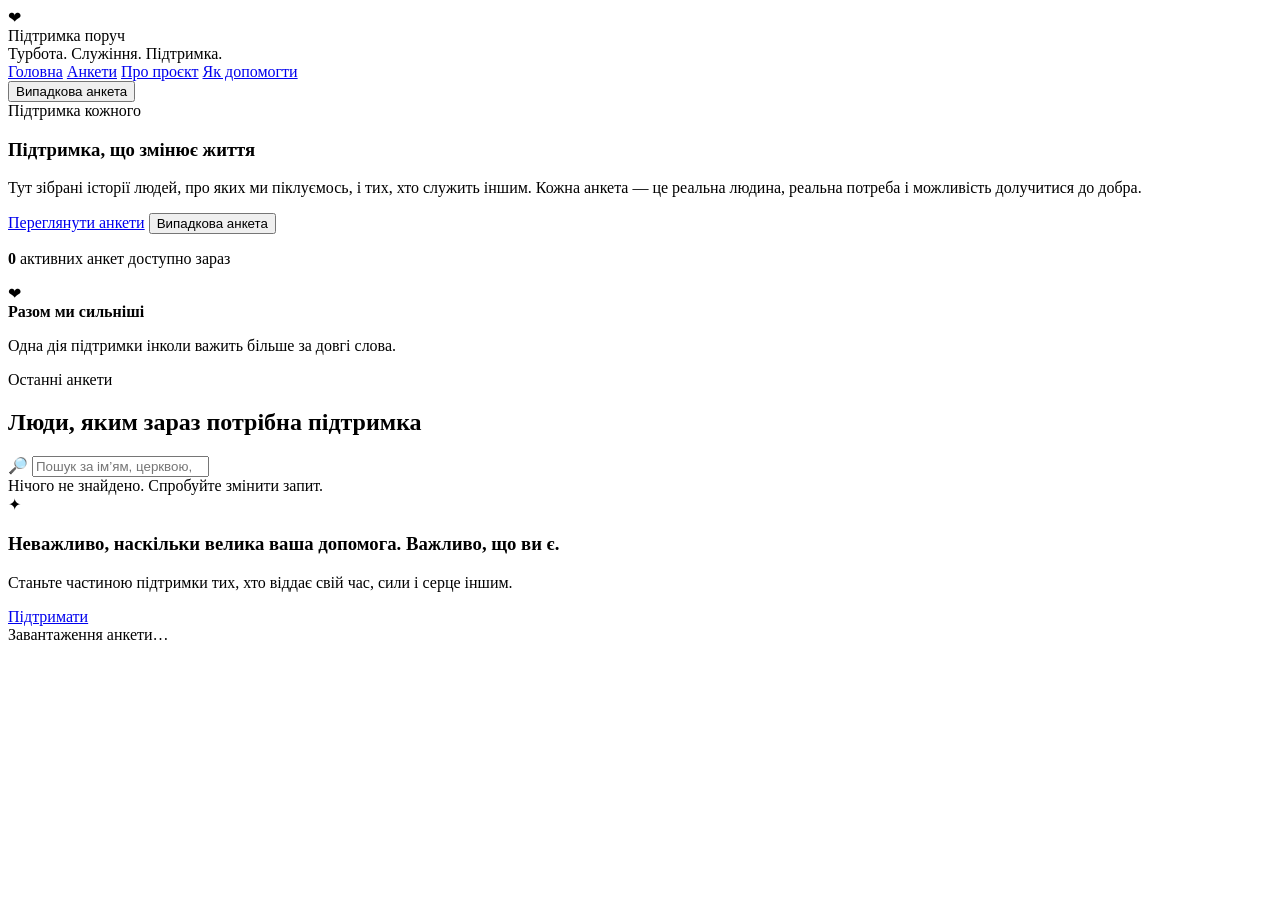
==== index.html @ af985a52 "Add initial HTML structure for support platform This file contains the HTML structure for the suppor" ====
<!DOCTYPE html>
<html lang="uk">
  <head>
    <meta charset="UTF-8" />
    <meta name="viewport" content="width=device-width, initial-scale=1.0" />
    <title>Підтримка поруч</title>
    <meta
      name="description"
      content="Платформа підтримки людей, про яких ми піклуємось, і спонсорства тих, хто віддає свій час на служіння іншим."
    />
    <link rel="preconnect" href="https://fonts.googleapis.com" />
    <link rel="preconnect" href="https://fonts.gstatic.com" crossorigin />
    <link
      href="https://fonts.googleapis.com/css2?family=Inter:wght@400;500;600;700;800&display=swap"
      rel="stylesheet"
    />
    <link rel="stylesheet" href="styles.css" />
  </head>
  <body>
    <div class="page-shell">
      <header class="site-header glass-panel">
        <div class="brand">
          <div class="brand-mark">❤</div>
          <div>
            <div class="brand-title">Підтримка поруч</div>
            <div class="brand-subtitle">Турбота. Служіння. Підтримка.</div>
          </div>
        </div>

        <nav class="site-nav" aria-label="Головна навігація">
          <a href="#home">Головна</a>
          <a href="#profiles">Анкети</a>
          <a href="#about">Про проєкт</a>
          <a href="#support">Як допомогти</a>
        </nav>

        <div class="header-actions">
          <button id="randomProfileBtn" class="button button-primary button-glow" type="button">
            Випадкова анкета
          </button>
        </div>
      </header>

      <main class="layout">
        <section class="left-column">
          <section id="home" class="hero glass-panel">
            <div class="hero-copy">
              <span class="eyebrow">Підтримка кожного</span>
              <h1>Підтримка, що змінює життя</h1>
              <p>
                Тут зібрані історії людей, про яких ми піклуємось, і тих, хто
                служить іншим. Кожна анкета — це реальна людина, реальна потреба
                і можливість долучитися до добра.
              </p>

              <div class="hero-actions">
                <a class="button button-primary" href="#profiles">Переглянути анкети</a>
                <button id="heroRandomBtn" class="button button-secondary" type="button">
                  Випадкова анкета
                </button>
              </div>

              <div class="hero-meta">
                <div class="avatars" aria-hidden="true">
                  <span></span><span></span><span></span>
                </div>
                <p>
                  <strong id="profilesCounter">0</strong>
                  активних анкет доступно зараз
                </p>
              </div>
            </div>

            <div class="hero-visual" aria-hidden="true">
              <div class="hero-orb orb-1"></div>
              <div class="hero-orb orb-2"></div>
              <div class="hero-card floating-card">
                <div class="floating-icon">❤</div>
                <div>
                  <strong>Разом ми сильніші</strong>
                  <p>Одна дія підтримки інколи важить більше за довгі слова.</p>
                </div>
              </div>
            </div>
          </section>

          <section id="profiles" class="profiles-section glass-panel">
            <div class="section-head">
              <div>
                <span class="section-kicker">Останні анкети</span>
                <h2>Люди, яким зараз потрібна підтримка</h2>
              </div>
              <div class="section-tools">
                <label class="search-wrap" for="searchInput">
                  <span>🔎</span>
                  <input
                    id="searchInput"
                    type="search"
                    placeholder="Пошук за ім’ям, церквою, місцем служіння"
                    autocomplete="off"
                  />
                </label>
              </div>
            </div>

            <div id="profilesGrid" class="profiles-grid" aria-live="polite"></div>
            <div id="profilesEmpty" class="empty-state hidden">
              Нічого не знайдено. Спробуйте змінити запит.
            </div>
          </section>

          <section id="support" class="cta-banner glass-panel">
            <div class="cta-icon">✦</div>
            <div>
              <h3>Неважливо, наскільки велика ваша допомога. Важливо, що ви є.</h3>
              <p>
                Станьте частиною підтримки тих, хто віддає свій час, сили і серце іншим.
              </p>
            </div>
            <a
              class="button button-primary"
              href="https://give.tithe.ly/?formId=3966c1ff-6865-11ee-90fc-1260ab546d11&locationId=3bff1725-a576-4eec-bcef-43283ffbbbfc&fundId=83ca1801-4d23-4e39-bc14-f4d2be128809&amount=2500"
              target="_blank"
              rel="noreferrer"
            >
              Підтримати
            </a>
          </section>
        </section>

        <aside class="right-column">
          <section id="detailsPanel" class="details-panel glass-panel">
            <div id="detailsLoading" class="details-loading">
              Завантаження анкети…
            </div>
            <div id="detailsContent" class="details-content hidden"></div>
          </section>
        </aside>
      </main>
    </div>

    <template id="profileCardTemplate">
      <article class="profile-card">
        <button class="profile-card-hitbox" type="button"></button>
        <div class="profile-card-image-wrap">
          <img class="profile-card-image" alt="" loading="lazy" />
          <span class="profile-chip"></span>
        </div>
        <div class="profile-card-body">
          <div class="profile-card-top">
            <h3 class="profile-card-name"></h3>
            <span class="profile-card-age"></span>
          </div>
          <div class="profile-card-meta"></div>
          <p class="profile-card-note"></p>
        </div>
      </article>
    </template>

    <script src="app.js"></script>
  </body>
</html>
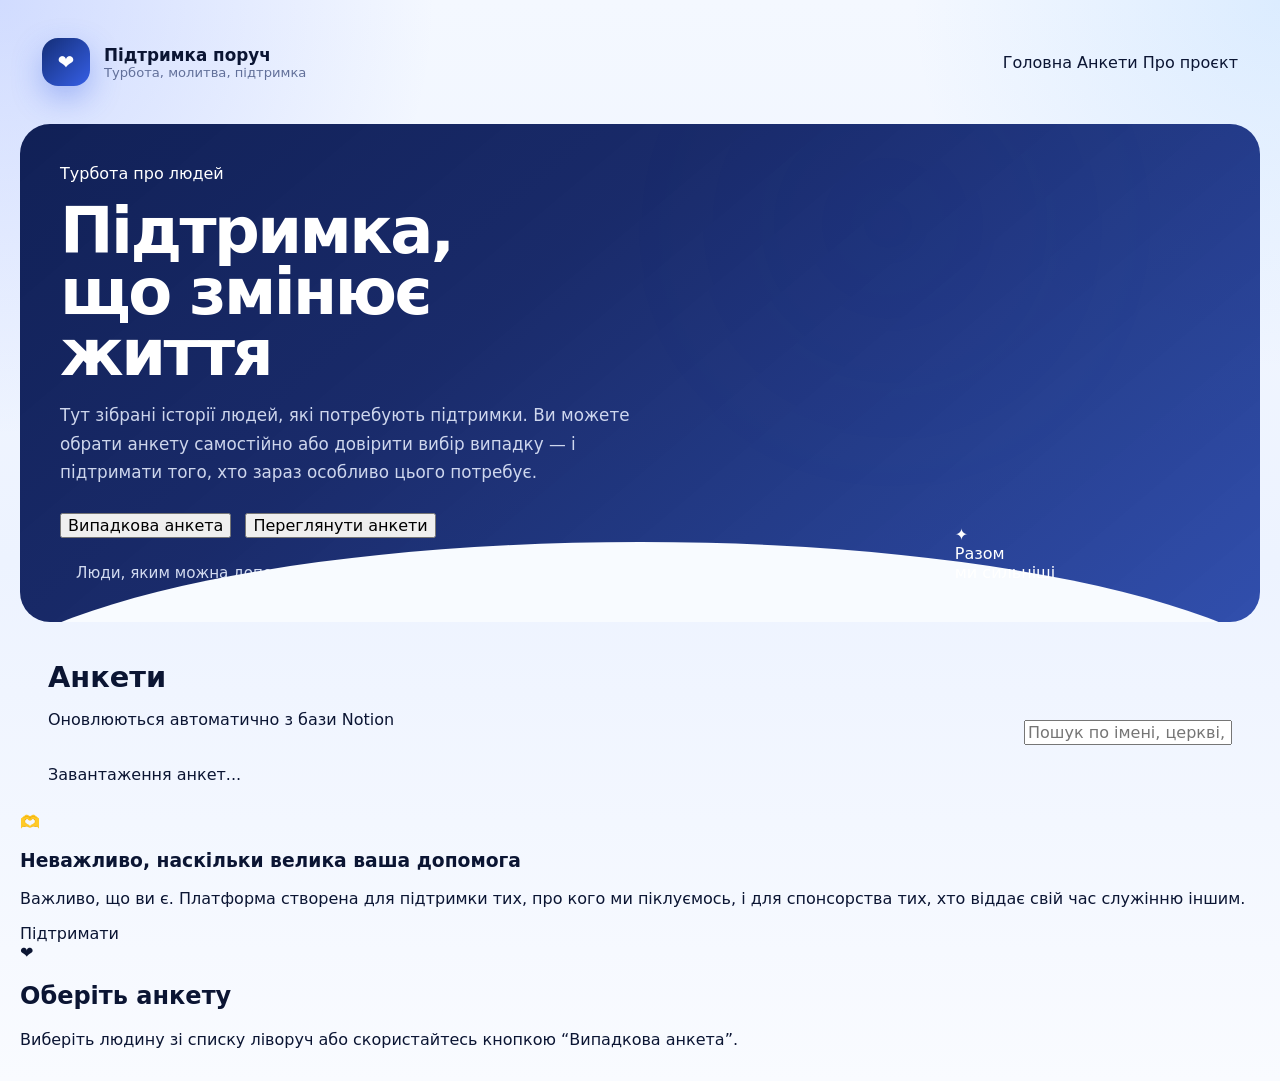
==== commit b5c77944: "Update index.html" ====
--- a/index.html
+++ b/index.html
@@ -2,161 +2,224 @@
 <html lang="uk">
   <head>
     <meta charset="UTF-8" />
-    <meta name="viewport" content="width=device-width, initial-scale=1.0" />
+    <meta
+      name="viewport"
+      content="width=device-width, initial-scale=1.0"
+    />
     <title>Підтримка поруч</title>
     <meta
       name="description"
-      content="Платформа підтримки людей, про яких ми піклуємось, і спонсорства тих, хто віддає свій час на служіння іншим."
+      content="Сайт підтримки тих, про кого ми піклуємось, і спонсорства тих, хто віддає свій час на підтримку іншим."
     />
-    <link rel="preconnect" href="https://fonts.googleapis.com" />
-    <link rel="preconnect" href="https://fonts.gstatic.com" crossorigin />
-    <link
-      href="https://fonts.googleapis.com/css2?family=Inter:wght@400;500;600;700;800&display=swap"
-      rel="stylesheet"
-    />
-    <link rel="stylesheet" href="styles.css" />
+    <link rel="stylesheet" href="./styles.css" />
   </head>
   <body>
+    <script>
+      window.APP_CONFIG = {
+        apiBaseUrl: "/api/profiles",
+        supportUrl:
+          "https://give.tithe.ly/?formId=3966c1ff-6865-11ee-90fc-1260ab546d11&locationId=3bff1725-a576-4eec-bcef-43283ffbbbfc&fundId=83ca1801-4d23-4e39-bc14-f4d2be128809&amount=2500",
+      };
+    </script>
+
     <div class="page-shell">
-      <header class="site-header glass-panel">
-        <div class="brand">
-          <div class="brand-mark">❤</div>
-          <div>
-            <div class="brand-title">Підтримка поруч</div>
-            <div class="brand-subtitle">Турбота. Служіння. Підтримка.</div>
-          </div>
-        </div>
-
-        <nav class="site-nav" aria-label="Головна навігація">
-          <a href="#home">Головна</a>
-          <a href="#profiles">Анкети</a>
-          <a href="#about">Про проєкт</a>
-          <a href="#support">Як допомогти</a>
-        </nav>
-
-        <div class="header-actions">
-          <button id="randomProfileBtn" class="button button-primary button-glow" type="button">
-            Випадкова анкета
-          </button>
-        </div>
-      </header>
-
-      <main class="layout">
-        <section class="left-column">
-          <section id="home" class="hero glass-panel">
-            <div class="hero-copy">
-              <span class="eyebrow">Підтримка кожного</span>
-              <h1>Підтримка, що змінює життя</h1>
+      <aside class="left-panel">
+        <header class="site-header">
+          <div class="brand">
+            <div class="brand-mark">❤</div>
+            <div class="brand-text">
+              <div class="brand-title">Підтримка поруч</div>
+              <div class="brand-subtitle">Турбота, молитва, підтримка</div>
+            </div>
+          </div>
+
+          <nav class="top-nav">
+            <a href="#hero">Головна</a>
+            <a href="#profiles">Анкети</a>
+            <a href="#about">Про проєкт</a>
+          </nav>
+        </header>
+
+        <main class="left-content">
+          <section id="hero" class="hero">
+            <div class="hero-content">
+              <span class="hero-badge">Турбота про людей</span>
+              <h1>
+                Підтримка,<br />
+                що змінює <span>життя</span>
+              </h1>
               <p>
-                Тут зібрані історії людей, про яких ми піклуємось, і тих, хто
-                служить іншим. Кожна анкета — це реальна людина, реальна потреба
-                і можливість долучитися до добра.
+                Тут зібрані історії людей, які потребують підтримки.
+                Ви можете обрати анкету самостійно або довірити вибір
+                випадку — і підтримати того, хто зараз особливо цього потребує.
               </p>
 
               <div class="hero-actions">
-                <a class="button button-primary" href="#profiles">Переглянути анкети</a>
-                <button id="heroRandomBtn" class="button button-secondary" type="button">
+                <button id="randomProfileButton" class="btn btn-primary" type="button">
                   Випадкова анкета
                 </button>
+                <button id="scrollToProfilesButton" class="btn btn-secondary" type="button">
+                  Переглянути анкети
+                </button>
               </div>
 
               <div class="hero-meta">
-                <div class="avatars" aria-hidden="true">
-                  <span></span><span></span><span></span>
+                <div class="hero-avatars">
+                  <span></span>
+                  <span></span>
+                  <span></span>
                 </div>
-                <p>
-                  <strong id="profilesCounter">0</strong>
-                  активних анкет доступно зараз
-                </p>
-              </div>
-            </div>
-
-            <div class="hero-visual" aria-hidden="true">
-              <div class="hero-orb orb-1"></div>
-              <div class="hero-orb orb-2"></div>
-              <div class="hero-card floating-card">
-                <div class="floating-icon">❤</div>
-                <div>
-                  <strong>Разом ми сильніші</strong>
-                  <p>Одна дія підтримки інколи важить більше за довгі слова.</p>
+                <div class="hero-meta-text">
+                  Люди, яким можна допомогти вже сьогодні
                 </div>
               </div>
             </div>
+
+            <div class="hero-visual">
+              <div class="hero-glow"></div>
+              <div class="hero-card">
+                <div class="hero-card-icon">✦</div>
+                <div class="hero-card-text">
+                  Разом<br />
+                  ми сильніші
+                </div>
+              </div>
+            </div>
           </section>
 
-          <section id="profiles" class="profiles-section glass-panel">
+          <section id="profiles" class="profiles-section">
             <div class="section-head">
               <div>
-                <span class="section-kicker">Останні анкети</span>
-                <h2>Люди, яким зараз потрібна підтримка</h2>
-              </div>
-              <div class="section-tools">
-                <label class="search-wrap" for="searchInput">
-                  <span>🔎</span>
+                <h2>Анкети</h2>
+                <p>Оновлюються автоматично з бази Notion</p>
+              </div>
+
+              <div class="filters">
+                <label class="search-box">
                   <input
                     id="searchInput"
-                    type="search"
-                    placeholder="Пошук за ім’ям, церквою, місцем служіння"
+                    type="text"
+                    placeholder="Пошук по імені, церкві, місцю служіння..."
                     autocomplete="off"
                   />
                 </label>
               </div>
             </div>
 
+            <div id="statusMessage" class="status-message is-loading">
+              Завантаження анкет...
+            </div>
+
             <div id="profilesGrid" class="profiles-grid" aria-live="polite"></div>
-            <div id="profilesEmpty" class="empty-state hidden">
-              Нічого не знайдено. Спробуйте змінити запит.
-            </div>
           </section>
 
-          <section id="support" class="cta-banner glass-panel">
-            <div class="cta-icon">✦</div>
-            <div>
-              <h3>Неважливо, наскільки велика ваша допомога. Важливо, що ви є.</h3>
-              <p>
-                Станьте частиною підтримки тих, хто віддає свій час, сили і серце іншим.
-              </p>
-            </div>
-            <a
-              class="button button-primary"
-              href="https://give.tithe.ly/?formId=3966c1ff-6865-11ee-90fc-1260ab546d11&locationId=3bff1725-a576-4eec-bcef-43283ffbbbfc&fundId=83ca1801-4d23-4e39-bc14-f4d2be128809&amount=2500"
-              target="_blank"
-              rel="noreferrer"
-            >
-              Підтримати
-            </a>
+          <section id="about" class="about-section">
+            <div class="about-card">
+              <div class="about-icon">🫶</div>
+              <div>
+                <h3>Неважливо, наскільки велика ваша допомога</h3>
+                <p>
+                  Важливо, що ви є. Платформа створена для підтримки тих,
+                  про кого ми піклуємось, і для спонсорства тих, хто
+                  віддає свій час служінню іншим.
+                </p>
+              </div>
+              <a
+                class="btn btn-primary btn-inline"
+                id="globalSupportButton"
+                href="#"
+                target="_blank"
+                rel="noopener noreferrer"
+              >
+                Підтримати
+              </a>
+            </div>
           </section>
-        </section>
-
-        <aside class="right-column">
-          <section id="detailsPanel" class="details-panel glass-panel">
-            <div id="detailsLoading" class="details-loading">
-              Завантаження анкети…
-            </div>
-            <div id="detailsContent" class="details-content hidden"></div>
-          </section>
-        </aside>
-      </main>
+        </main>
+      </aside>
+
+      <section class="right-panel">
+        <div id="detailEmpty" class="detail-empty">
+          <div class="detail-empty-inner">
+            <div class="detail-empty-icon">❤</div>
+            <h2>Оберіть анкету</h2>
+            <p>
+              Виберіть людину зі списку ліворуч або скористайтесь
+              кнопкою “Випадкова анкета”.
+            </p>
+          </div>
+        </div>
+
+        <article id="detailView" class="detail-view hidden">
+          <div class="detail-header">
+            <button id="mobileBackButton" class="icon-button mobile-only" type="button">
+              ← Назад
+            </button>
+
+            <div class="detail-header-actions">
+              <button id="randomProfileButtonDetail" class="btn btn-primary btn-small" type="button">
+                Випадкова анкета
+              </button>
+            </div>
+          </div>
+
+          <div class="detail-top">
+            <div class="detail-photo-wrap">
+              <img
+                id="detailPhoto"
+                class="detail-photo"
+                src=""
+                alt=""
+              />
+            </div>
+
+            <div class="detail-main">
+              <h2 id="detailName">—</h2>
+              <div id="detailNote" class="detail-note hidden"></div>
+
+              <div class="detail-cta-wrap">
+                <a
+                  id="detailSupportButton"
+                  class="btn btn-primary"
+                  href="#"
+                  target="_blank"
+                  rel="noopener noreferrer"
+                >
+                  Підтримати
+                </a>
+              </div>
+            </div>
+          </div>
+
+          <div class="detail-meta-grid">
+            <div class="meta-card">
+              <span class="meta-label">Вік</span>
+              <strong id="detailAge">—</strong>
+            </div>
+            <div class="meta-card">
+              <span class="meta-label">Сімейний стан</span>
+              <strong id="detailMaritalStatus">—</strong>
+            </div>
+            <div class="meta-card">
+              <span class="meta-label">Місце служіння</span>
+              <strong id="detailPlaceOfMinistry">—</strong>
+            </div>
+            <div class="meta-card">
+              <span class="meta-label">Церква</span>
+              <strong id="detailChurch">—</strong>
+            </div>
+          </div>
+
+          <div class="detail-sections">
+            <section class="detail-section">
+              <h3>Історія</h3>
+              <div id="detailText" class="detail-text"></div>
+            </section>
+          </div>
+        </article>
+      </section>
     </div>
 
-    <template id="profileCardTemplate">
-      <article class="profile-card">
-        <button class="profile-card-hitbox" type="button"></button>
-        <div class="profile-card-image-wrap">
-          <img class="profile-card-image" alt="" loading="lazy" />
-          <span class="profile-chip"></span>
-        </div>
-        <div class="profile-card-body">
-          <div class="profile-card-top">
-            <h3 class="profile-card-name"></h3>
-            <span class="profile-card-age"></span>
-          </div>
-          <div class="profile-card-meta"></div>
-          <p class="profile-card-note"></p>
-        </div>
-      </article>
-    </template>
-
-    <script src="app.js"></script>
+    <script src="./app.js"></script>
   </body>
 </html>
--- a/styles.css
+++ b/styles.css
@@ -0,0 +1,421 @@
+:root {
+  --bg: #eef3ff;
+  --bg-2: #f8fbff;
+  --panel: rgba(255, 255, 255, 0.82);
+  --panel-strong: rgba(255, 255, 255, 0.92);
+  --text: #0b1533;
+  --muted: #62709a;
+  --line: rgba(105, 125, 187, 0.16);
+  --primary: #142e77;
+  --primary-2: #365fe6;
+  --accent: #7b8fff;
+  --shadow: 0 24px 80px rgba(17, 43, 111, 0.16);
+  --shadow-soft: 0 10px 30px rgba(17, 43, 111, 0.1);
+  --radius-xl: 30px;
+  --radius-lg: 22px;
+  --radius-md: 18px;
+  --radius-sm: 14px;
+  --max-width: 1540px;
+}
+
+* { box-sizing: border-box; }
+html { scroll-behavior: smooth; }
+body {
+  margin: 0;
+  font-family: "Inter", system-ui, sans-serif;
+  color: var(--text);
+  background:
+    radial-gradient(circle at top left, rgba(84, 119, 255, 0.22), transparent 26%),
+    radial-gradient(circle at top right, rgba(93, 174, 255, 0.16), transparent 22%),
+    linear-gradient(180deg, #f4f8ff 0%, #edf3ff 52%, #f9fbff 100%);
+  min-height: 100vh;
+}
+
+img { display: block; max-width: 100%; }
+a { color: inherit; text-decoration: none; }
+button, input { font: inherit; }
+button { cursor: pointer; }
+
+.page-shell {
+  width: min(calc(100% - 40px), var(--max-width));
+  margin: 20px auto 32px;
+}
+
+.glass-panel {
+  background: var(--panel);
+  backdrop-filter: blur(20px);
+  -webkit-backdrop-filter: blur(20px);
+  border: 1px solid rgba(255,255,255,0.65);
+  box-shadow: var(--shadow);
+}
+
+.site-header {
+  position: sticky;
+  top: 16px;
+  z-index: 20;
+  display: flex;
+  align-items: center;
+  justify-content: space-between;
+  gap: 24px;
+  padding: 18px 22px;
+  border-radius: 24px;
+  margin-bottom: 20px;
+}
+
+.brand { display: flex; align-items: center; gap: 14px; }
+.brand-mark {
+  width: 48px; height: 48px; border-radius: 16px;
+  display: grid; place-items: center;
+  background: linear-gradient(135deg, var(--primary) 0%, var(--primary-2) 100%);
+  color: white; font-size: 20px; box-shadow: 0 12px 30px rgba(54, 95, 230, 0.35);
+}
+.brand-title { font-size: 1.05rem; font-weight: 800; }
+.brand-subtitle { color: var(--muted); font-size: 0.82rem; }
+
+.site-nav { display: flex; gap: 22px; flex-wrap: wrap; }
+.site-nav a {
+  color: var(--muted); font-weight: 600; font-size: 0.95rem;
+}
+.site-nav a:hover { color: var(--text); }
+
+.layout {
+  display: grid;
+  grid-template-columns: minmax(0, 1.15fr) minmax(360px, 0.85fr);
+  gap: 20px;
+  align-items: start;
+}
+
+.left-column, .right-column { min-width: 0; }
+.left-column { display: grid; gap: 20px; }
+
+.hero {
+  position: relative;
+  overflow: hidden;
+  border-radius: var(--radius-xl);
+  padding: 40px;
+  min-height: 460px;
+  display: grid;
+  grid-template-columns: minmax(0, 1fr) 430px;
+  gap: 18px;
+  background:
+    linear-gradient(140deg, rgba(12,28,83,0.98) 0%, rgba(16,34,100,0.96) 38%, rgba(28,61,164,0.9) 100%),
+    radial-gradient(circle at 70% 20%, rgba(138, 162, 255, 0.35), transparent 30%);
+  color: white;
+}
+
+.hero::after {
+  content: "";
+  position: absolute;
+  inset: auto -5% -90px -5%;
+  height: 170px;
+  background: var(--bg-2);
+  border-radius: 50% 50% 0 0 / 100% 100% 0 0;
+}
+
+.hero-copy, .hero-visual { position: relative; z-index: 1; }
+.eyebrow, .section-kicker {
+  display: inline-flex;
+  padding: 8px 14px;
+  border-radius: 999px;
+  background: rgba(255,255,255,0.12);
+  color: #d8e3ff;
+  border: 1px solid rgba(255,255,255,0.16);
+  font-weight: 700;
+  font-size: 0.8rem;
+  letter-spacing: 0.02em;
+}
+.section-kicker {
+  background: rgba(54, 95, 230, 0.08);
+  border-color: rgba(54, 95, 230, 0.1);
+  color: var(--primary-2);
+}
+
+.hero h1 {
+  margin: 18px 0 18px;
+  max-width: 10ch;
+  font-size: clamp(2.9rem, 5vw, 4.8rem);
+  line-height: 0.95;
+  letter-spacing: -0.04em;
+}
+.hero p {
+  max-width: 580px;
+  color: rgba(231, 238, 255, 0.88);
+  font-size: 1.05rem;
+  line-height: 1.7;
+}
+.hero-actions, .header-actions { display: flex; gap: 14px; flex-wrap: wrap; }
+.hero-actions { margin-top: 26px; }
+.hero-meta {
+  display: flex; align-items: center; gap: 16px; margin-top: 26px;
+  color: rgba(231, 238, 255, 0.9); font-size: 0.95rem;
+}
+.avatars { display: flex; }
+.avatars span {
+  width: 36px; height: 36px; border-radius: 50%;
+  background: linear-gradient(135deg, #9ab5ff, #ffffff);
+  border: 2px solid rgba(16,34,100,0.85);
+  margin-right: -10px;
+}
+
+.hero-visual {
+  display: flex; align-items: flex-end; justify-content: center;
+  min-height: 100%; position: relative;
+}
+.hero-orb {
+  position: absolute; border-radius: 999px; filter: blur(6px);
+  background: radial-gradient(circle, rgba(123,143,255,0.95), rgba(123,143,255,0.18) 62%, transparent 70%);
+}
+.orb-1 { width: 220px; height: 220px; right: 60px; top: 40px; opacity: 0.55; }
+.orb-2 { width: 320px; height: 320px; right: 0; bottom: 0; opacity: 0.35; }
+.floating-card {
+  width: 280px;
+  padding: 22px;
+  border-radius: 26px;
+  background: rgba(255,255,255,0.1);
+  border: 1px solid rgba(255,255,255,0.18);
+  box-shadow: 0 20px 60px rgba(0,0,0,0.22);
+}
+.floating-icon {
+  width: 58px; height: 58px; border-radius: 18px; display: grid; place-items: center;
+  background: linear-gradient(135deg, #597cff, #9eb1ff);
+  font-size: 24px; margin-bottom: 14px; box-shadow: 0 18px 35px rgba(91,124,255,0.34);
+}
+.floating-card p { margin: 8px 0 0; font-size: 0.94rem; }
+
+.button {
+  border: 0;
+  min-height: 52px;
+  padding: 0 22px;
+  border-radius: 16px;
+  display: inline-flex;
+  align-items: center;
+  justify-content: center;
+  gap: 10px;
+  font-weight: 700;
+  transition: transform 0.18s ease, box-shadow 0.18s ease, opacity 0.18s ease;
+}
+.button:hover { transform: translateY(-1px); }
+.button-primary {
+  color: white;
+  background: linear-gradient(135deg, #203e9f 0%, #5477ff 100%);
+  box-shadow: 0 18px 45px rgba(58, 95, 231, 0.34);
+}
+.button-secondary {
+  color: white;
+  background: rgba(255,255,255,0.08);
+  border: 1px solid rgba(255,255,255,0.16);
+}
+.button-glow {
+  position: relative;
+  isolation: isolate;
+}
+.button-glow::before {
+  content: "";
+  position: absolute;
+  inset: -10px;
+  border-radius: inherit;
+  background: radial-gradient(circle, rgba(123,143,255,0.24), transparent 70%);
+  z-index: -1;
+}
+
+.profiles-section, .details-panel, .cta-banner {
+  border-radius: var(--radius-xl);
+  padding: 28px;
+}
+.section-head {
+  display: flex; justify-content: space-between; align-items: flex-end; gap: 18px; margin-bottom: 20px;
+}
+.section-head h2 { margin: 10px 0 0; font-size: 1.8rem; }
+.search-wrap {
+  min-width: min(100%, 360px);
+  display: flex; align-items: center; gap: 10px;
+  background: var(--panel-strong);
+  border: 1px solid var(--line);
+  border-radius: 16px;
+  padding: 0 14px;
+  box-shadow: var(--shadow-soft);
+}
+.search-wrap input {
+  width: 100%; height: 50px; border: 0; outline: none; background: transparent; color: var(--text);
+}
+
+.profiles-grid {
+  display: grid;
+  grid-template-columns: repeat(2, minmax(0, 1fr));
+  gap: 16px;
+  max-height: 980px;
+  overflow: auto;
+  padding-right: 6px;
+}
+.profiles-grid::-webkit-scrollbar { width: 10px; }
+.profiles-grid::-webkit-scrollbar-thumb {
+  background: rgba(85, 112, 202, 0.22); border-radius: 999px;
+}
+
+.profile-card {
+  position: relative;
+  overflow: hidden;
+  min-height: 370px;
+  border-radius: 24px;
+  background: linear-gradient(180deg, rgba(255,255,255,0.84) 0%, rgba(234,241,255,0.96) 100%);
+  border: 1px solid rgba(255,255,255,0.85);
+  box-shadow: var(--shadow-soft);
+  transition: transform 0.18s ease, box-shadow 0.18s ease, border-color 0.18s ease;
+}
+.profile-card:hover, .profile-card.is-active {
+  transform: translateY(-2px);
+  box-shadow: 0 28px 60px rgba(40, 65, 146, 0.18);
+  border-color: rgba(72, 106, 233, 0.32);
+}
+.profile-card-hitbox {
+  position: absolute; inset: 0; border: 0; background: transparent; z-index: 2;
+}
+.profile-card-image-wrap { position: relative; height: 220px; overflow: hidden; }
+.profile-card-image { width: 100%; height: 100%; object-fit: cover; }
+.profile-card-image-wrap::after {
+  content: ""; position: absolute; inset: 0;
+  background: linear-gradient(180deg, transparent 38%, rgba(10, 22, 55, 0.72) 100%);
+}
+.profile-chip {
+  position: absolute; top: 14px; right: 14px; z-index: 1;
+  padding: 8px 12px; border-radius: 999px; background: rgba(255,255,255,0.18);
+  color: white; font-weight: 700; font-size: 0.78rem; backdrop-filter: blur(8px);
+}
+.profile-card-body { padding: 18px 18px 20px; }
+.profile-card-top {
+  display: flex; align-items: baseline; justify-content: space-between; gap: 12px;
+}
+.profile-card-name, .profile-card-age { margin: 0; }
+.profile-card-name { font-size: 1.34rem; }
+.profile-card-age { color: var(--muted); font-weight: 700; }
+.profile-card-meta {
+  display: flex; flex-wrap: wrap; gap: 8px; margin: 12px 0 14px;
+}
+.profile-card-meta span {
+  padding: 8px 10px; border-radius: 999px; font-size: 0.82rem; font-weight: 600;
+  background: rgba(54, 95, 230, 0.08); color: var(--primary-2);
+}
+.profile-card-note {
+  margin: 0; color: #42517e; line-height: 1.6;
+  display: -webkit-box; -webkit-box-orient: vertical; -webkit-line-clamp: 3; overflow: hidden;
+}
+
+.right-column { position: sticky; top: 104px; }
+.details-panel { min-height: 880px; }
+.details-loading { color: var(--muted); }
+.details-content { display: grid; gap: 22px; }
+.details-topbar {
+  display: flex; justify-content: space-between; align-items: center; gap: 14px;
+}
+.details-back {
+  border: 0; background: transparent; color: var(--muted); font-weight: 700; padding: 0;
+}
+.details-actions { display: flex; gap: 12px; align-items: center; }
+.icon-button {
+  width: 42px; height: 42px; border-radius: 14px; border: 1px solid var(--line);
+  background: var(--panel-strong); box-shadow: var(--shadow-soft);
+}
+.details-hero {
+  display: grid; grid-template-columns: 220px minmax(0, 1fr); gap: 22px; align-items: start;
+}
+.details-photo {
+  width: 100%; aspect-ratio: 1 / 1.15; object-fit: cover; border-radius: 24px;
+  box-shadow: var(--shadow-soft);
+}
+.details-head h2 { margin: 0 0 10px; font-size: 2.2rem; letter-spacing: -0.03em; }
+.details-subline { color: var(--muted); display: flex; gap: 8px; align-items: center; flex-wrap: wrap; }
+.details-badges { display: flex; flex-wrap: wrap; gap: 10px; margin-top: 14px; }
+.details-badge {
+  padding: 9px 12px; border-radius: 999px; background: rgba(54, 95, 230, 0.08);
+  color: var(--primary-2); font-weight: 700; font-size: 0.84rem;
+}
+.details-quote {
+  margin: 18px 0 0; padding: 18px; border-radius: 20px;
+  background: linear-gradient(180deg, rgba(244,247,255,0.95), rgba(236,242,255,0.9));
+  border: 1px solid rgba(54, 95, 230, 0.1);
+  color: #394974; line-height: 1.65;
+}
+.details-support { margin-top: 18px; }
+
+.stats-grid {
+  display: grid; grid-template-columns: repeat(4, minmax(0, 1fr)); gap: 14px;
+}
+.stat-card {
+  padding: 18px; border-radius: 20px; background: var(--panel-strong); border: 1px solid var(--line);
+  box-shadow: var(--shadow-soft);
+}
+.stat-label { color: var(--muted); font-size: 0.85rem; }
+.stat-value { margin-top: 10px; font-weight: 800; }
+
+.content-card {
+  padding: 24px; border-radius: 24px; background: var(--panel-strong); border: 1px solid var(--line);
+  box-shadow: var(--shadow-soft);
+}
+.content-card h3 { margin: 0 0 16px; font-size: 1.45rem; }
+.content-card p { margin: 0; color: #394974; line-height: 1.8; white-space: pre-line; }
+.support-grid {
+  display: grid; grid-template-columns: repeat(3, minmax(0, 1fr)); gap: 14px;
+}
+.support-item {
+  padding: 20px; border-radius: 20px; background: linear-gradient(180deg, #ffffff, #f3f7ff);
+  border: 1px solid var(--line); box-shadow: var(--shadow-soft);
+}
+.support-item strong { display: block; margin-bottom: 8px; }
+.support-item span { color: var(--muted); line-height: 1.6; }
+.notice-box {
+  display: flex; align-items: center; gap: 16px; padding: 20px 22px;
+  border-radius: 22px; color: white;
+  background: linear-gradient(135deg, #11265f 0%, #2847aa 52%, #4d73ff 100%);
+  box-shadow: 0 22px 60px rgba(33, 63, 154, 0.34);
+}
+.notice-icon {
+  width: 52px; height: 52px; border-radius: 18px; display: grid; place-items: center;
+  background: rgba(255,255,255,0.14); font-size: 22px;
+}
+.notice-box p { margin: 4px 0 0; color: rgba(235,239,255,0.92); }
+
+.cta-banner {
+  display: grid; grid-template-columns: 72px 1fr auto; gap: 20px; align-items: center;
+  background: linear-gradient(135deg, #0f245e 0%, #1e3e99 54%, #5477ff 100%);
+  color: white;
+}
+.cta-banner h3 { margin: 0 0 10px; font-size: 1.9rem; max-width: 26ch; }
+.cta-banner p { margin: 0; color: rgba(236,240,255,0.9); }
+.cta-icon {
+  width: 72px; height: 72px; border-radius: 24px; display: grid; place-items: center;
+  background: rgba(255,255,255,0.16); font-size: 30px;
+}
+
+.empty-state {
+  text-align: center; padding: 30px 20px; color: var(--muted);
+}
+.hidden { display: none !important; }
+
+@media (max-width: 1300px) {
+  .layout { grid-template-columns: 1fr; }
+  .right-column { position: static; }
+  .details-panel { min-height: auto; }
+}
+
+@media (max-width: 980px) {
+  .page-shell { width: min(calc(100% - 24px), var(--max-width)); }
+  .site-header { flex-wrap: wrap; }
+  .hero {
+    grid-template-columns: 1fr;
+    padding: 28px;
+    min-height: 0;
+  }
+  .hero h1 { max-width: none; }
+  .profiles-grid { grid-template-columns: 1fr; max-height: none; }
+  .details-hero, .stats-grid, .support-grid, .cta-banner {
+    grid-template-columns: 1fr;
+  }
+}
+
+@media (max-width: 640px) {
+  .site-nav { display: none; }
+  .hero, .profiles-section, .details-panel, .cta-banner { padding: 20px; }
+  .details-head h2 { font-size: 1.8rem; }
+  .hero h1 { font-size: 2.45rem; }
+  .profile-card { min-height: 330px; }
+}
